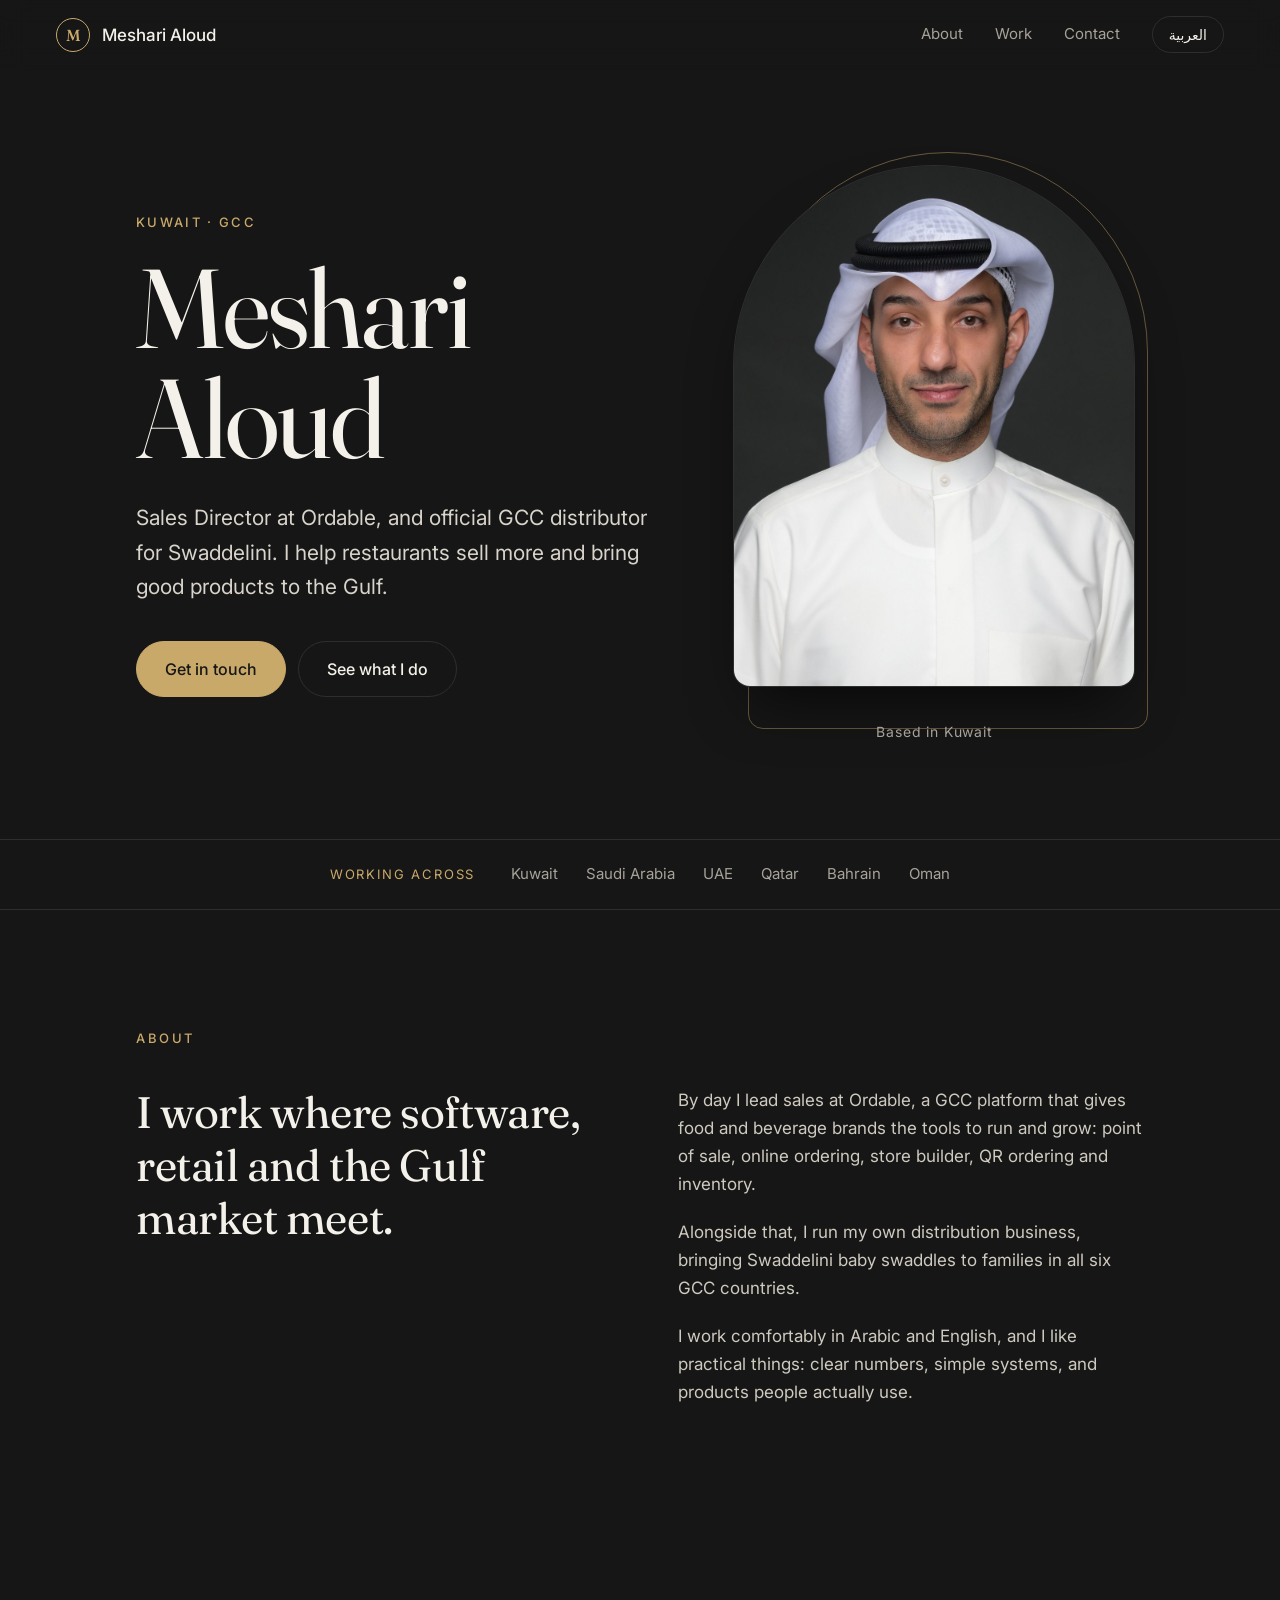
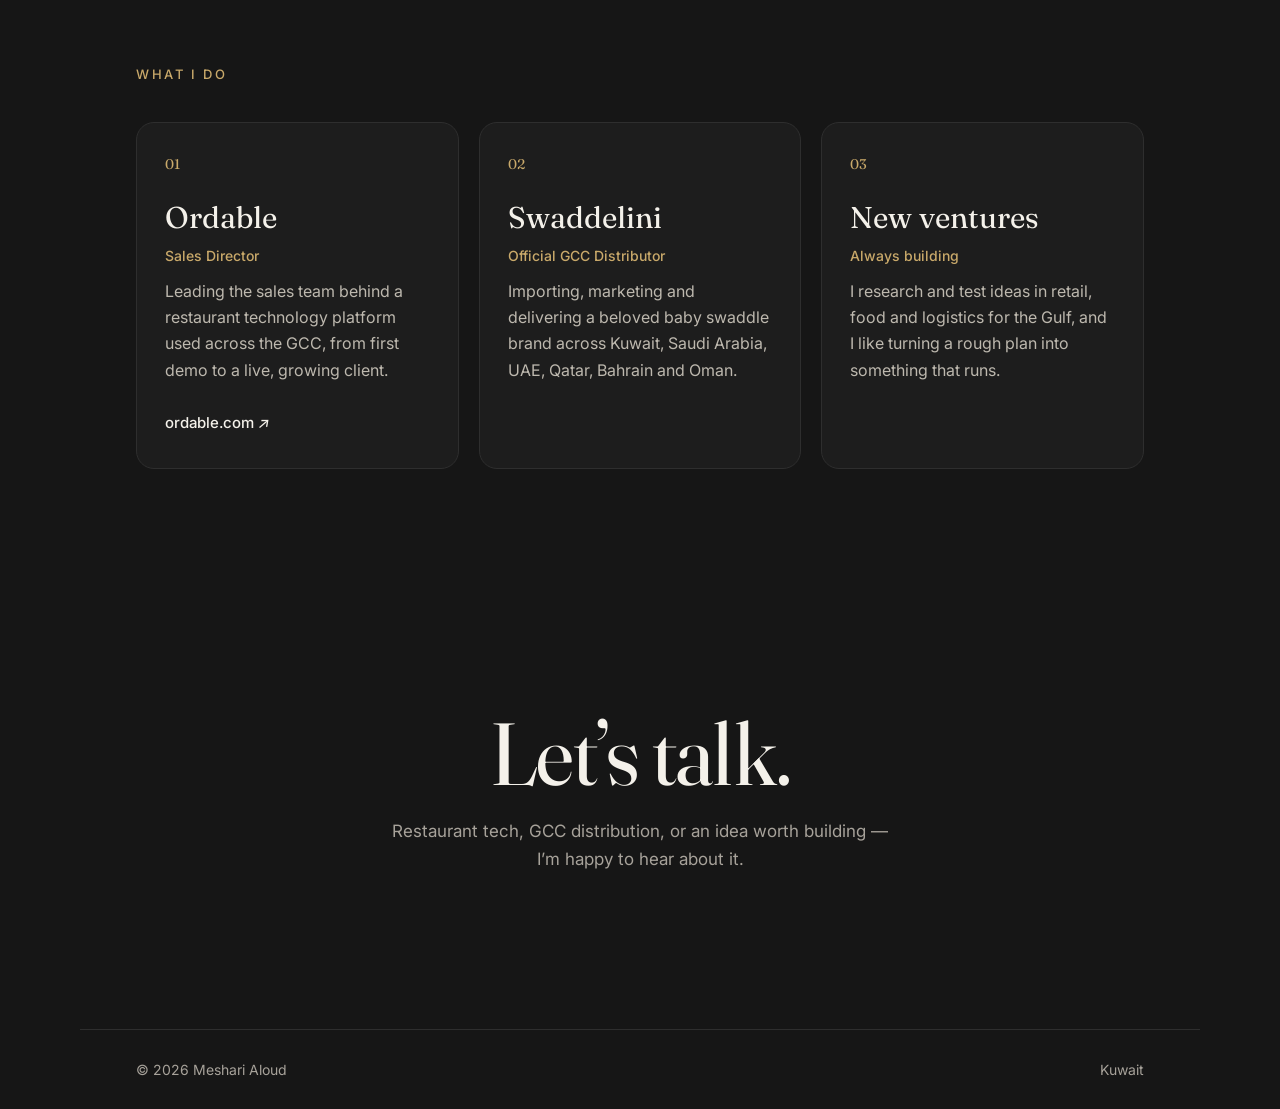
==== index.html @ 56d5cb37 "Personal site for mesharialoud.com" ====
<!DOCTYPE html>
<html lang="en" dir="ltr">
<head>
<meta charset="utf-8">
<meta name="viewport" content="width=device-width, initial-scale=1">
<title>Meshari Aloud — Sales Director · Founder · Kuwait</title>
<meta name="description" content="Meshari Aloud — Sales Director at Ordable and official GCC distributor for Swaddelini. Based in Kuwait, building across the Gulf.">
<meta name="theme-color" content="#161616">
<link rel="canonical" href="https://www.mesharialoud.com/">
<meta property="og:type" content="website">
<meta property="og:title" content="Meshari Aloud">
<meta property="og:description" content="Sales Director at Ordable. GCC distributor for Swaddelini. Based in Kuwait.">
<meta property="og:image" content="https://www.mesharialoud.com/assets/og.jpg">
<meta property="og:url" content="https://www.mesharialoud.com/">
<meta name="twitter:card" content="summary_large_image">
<link rel="preconnect" href="https://fonts.googleapis.com">
<link rel="preconnect" href="https://fonts.gstatic.com" crossorigin>
<link href="https://fonts.googleapis.com/css2?family=Fraunces:opsz,wght@9..144,400;9..144,500&family=Inter:wght@400;500;600&family=IBM+Plex+Sans+Arabic:wght@400;500;600&display=swap" rel="stylesheet">
<link rel="stylesheet" href="style.css">
</head>
<body>

<header class="nav">
  <a class="brand" href="#top" aria-label="Meshari Aloud">
    <span class="mark">M</span>
    <span class="brand-name"><span data-l="en">Meshari Aloud</span><span data-l="ar">مشاري العود</span></span>
  </a>
  <nav>
    <a href="#about"><span data-l="en">About</span><span data-l="ar">نبذة</span></a>
    <a href="#work"><span data-l="en">Work</span><span data-l="ar">أعمالي</span></a>
    <a href="#contact"><span data-l="en">Contact</span><span data-l="ar">تواصل</span></a>
    <button id="lang" class="lang" type="button" aria-label="Switch language">
      <span data-l="en">العربية</span><span data-l="ar">English</span>
    </button>
  </nav>
</header>

<main id="top">

  <section class="hero">
    <div class="hero-text">
      <p class="eyebrow">
        <span data-l="en">Kuwait · GCC</span><span data-l="ar">الكويت · الخليج</span>
      </p>
      <h1>
        <span data-l="en">Meshari<br>Aloud</span>
        <span data-l="ar">مشاري<br>العود</span>
      </h1>
      <p class="lead">
        <span data-l="en">Sales Director at Ordable, and official GCC distributor for Swaddelini. I help restaurants sell more and bring good products to the Gulf.</span>
        <span data-l="ar">مدير المبيعات في «أوردبل»، والموزّع الرسمي لعلامة «سواديليني» في دول الخليج. أساعد المطاعم على النمو، وأجلب المنتجات المميزة إلى المنطقة.</span>
      </p>
      <div class="cta">
        <a class="btn primary" href="#contact"><span data-l="en">Get in touch</span><span data-l="ar">تواصل معي</span></a>
        <a class="btn ghost" href="#work"><span data-l="en">See what I do</span><span data-l="ar">ما أعمل عليه</span></a>
      </div>
    </div>

    <figure class="portrait">
      <div class="frame">
        <img src="assets/meshari.jpg" width="1000" height="1386" alt="Portrait of Meshari Aloud" fetchpriority="high">
      </div>
      <figcaption>
        <span data-l="en">Based in Kuwait</span><span data-l="ar">مقيم في الكويت</span>
      </figcaption>
    </figure>
  </section>

  <section class="strip" aria-label="Markets">
    <p class="strip-label"><span data-l="en">Working across</span><span data-l="ar">أعمل في</span></p>
    <ul>
      <li><span data-l="en">Kuwait</span><span data-l="ar">الكويت</span></li>
      <li><span data-l="en">Saudi Arabia</span><span data-l="ar">السعودية</span></li>
      <li><span data-l="en">UAE</span><span data-l="ar">الإمارات</span></li>
      <li><span data-l="en">Qatar</span><span data-l="ar">قطر</span></li>
      <li><span data-l="en">Bahrain</span><span data-l="ar">البحرين</span></li>
      <li><span data-l="en">Oman</span><span data-l="ar">عُمان</span></li>
    </ul>
  </section>

  <section id="about" class="about">
    <h2 class="sec-title"><span data-l="en">About</span><span data-l="ar">نبذة</span></h2>
    <div class="about-grid">
      <p class="big">
        <span data-l="en">I work where software, retail and the Gulf market meet.</span>
        <span data-l="ar">أعمل حيث تلتقي التقنية والتجزئة وسوق الخليج.</span>
      </p>
      <div class="prose">
        <p>
          <span data-l="en">By day I lead sales at Ordable, a GCC platform that gives food and beverage brands the tools to run and grow: point of sale, online ordering, store builder, QR ordering and inventory.</span>
          <span data-l="ar">أقود المبيعات في «أوردبل»، المنصة الخليجية التي تمنح علامات المأكولات والمشروبات أدوات التشغيل والنمو: نقاط البيع، الطلب عبر الإنترنت، منشئ المتاجر، الطلب عبر رمز QR، والمخزون.</span>
        </p>
        <p>
          <span data-l="en">Alongside that, I run my own distribution business, bringing Swaddelini baby swaddles to families in all six GCC countries.</span>
          <span data-l="ar">وبالتوازي، أدير نشاطي التجاري في التوزيع، وأوصل مُلفّات «سواديليني» للأطفال حديثي الولادة إلى العائلات في دول الخليج الست.</span>
        </p>
        <p>
          <span data-l="en">I work comfortably in Arabic and English, and I like practical things: clear numbers, simple systems, and products people actually use.</span>
          <span data-l="ar">أعمل بالعربية والإنجليزية بسلاسة، وأحب الأشياء العملية: أرقام واضحة، وأنظمة بسيطة، ومنتجات يستخدمها الناس فعلاً.</span>
        </p>
      </div>
    </div>
  </section>

  <section id="work" class="work">
    <h2 class="sec-title"><span data-l="en">What I do</span><span data-l="ar">ما أعمل عليه</span></h2>

    <div class="cards">
      <article class="card">
        <span class="num">01</span>
        <h3>Ordable</h3>
        <p class="role"><span data-l="en">Sales Director</span><span data-l="ar">مدير المبيعات</span></p>
        <p>
          <span data-l="en">Leading the sales team behind a restaurant technology platform used across the GCC, from first demo to a live, growing client.</span>
          <span data-l="ar">أقود فريق المبيعات في منصة تقنية للمطاعم تُستخدم في الخليج، من أول عرض توضيحي حتى يصبح العميل شريكاً ناجحاً.</span>
        </p>
        <a class="more" href="https://www.ordable.com" target="_blank" rel="noopener"><span data-l="en">ordable.com</span><span data-l="ar">ordable.com</span> <i aria-hidden="true">↗</i></a>
      </article>

      <article class="card">
        <span class="num">02</span>
        <h3>Swaddelini</h3>
        <p class="role"><span data-l="en">Official GCC Distributor</span><span data-l="ar">الموزّع الرسمي في الخليج</span></p>
        <p>
          <span data-l="en">Importing, marketing and delivering a beloved baby swaddle brand across Kuwait, Saudi Arabia, UAE, Qatar, Bahrain and Oman.</span>
          <span data-l="ar">استيراد وتسويق وتوصيل علامة محبوبة لمُلفّات الأطفال في الكويت والسعودية والإمارات وقطر والبحرين وعُمان.</span>
        </p>
      </article>

      <article class="card">
        <span class="num">03</span>
        <h3><span data-l="en">New ventures</span><span data-l="ar">مشاريع جديدة</span></h3>
        <p class="role"><span data-l="en">Always building</span><span data-l="ar">أبني دائماً</span></p>
        <p>
          <span data-l="en">I research and test ideas in retail, food and logistics for the Gulf, and I like turning a rough plan into something that runs.</span>
          <span data-l="ar">أدرس وأختبر أفكاراً في التجزئة والأغذية والخدمات اللوجستية للخليج، وأستمتع بتحويل الخطة الأولية إلى مشروع يعمل.</span>
        </p>
      </article>
    </div>
  </section>

  <section id="contact" class="contact">
    <h2><span data-l="en">Let’s talk.</span><span data-l="ar">لنتحدث.</span></h2>
    <p>
      <span data-l="en">Restaurant tech, GCC distribution, or an idea worth building — I’m happy to hear about it.</span>
      <span data-l="ar">تقنية المطاعم، التوزيع في الخليج، أو فكرة تستحق التنفيذ — يسعدني سماعها.</span>
    </p>
    <ul id="links" class="links"></ul>
  </section>
</main>

<footer>
  <span>© <span id="year">2026</span> Meshari Aloud</span>
  <span><span data-l="en">Kuwait</span><span data-l="ar">الكويت</span></span>
</footer>

<script src="script.js"></script>
</body>
</html>
---- style.css ----
:root{
  --bg:#161616; --bg2:#1d1d1d; --line:#2e2e2e;
  --ink:#f4f1ea; --mute:#a7a29a; --accent:#c9a96a;
  --serif:'Fraunces',Georgia,serif;
  --sans:'Inter',system-ui,-apple-system,'Segoe UI',sans-serif;
  --max:1120px;
}
*{box-sizing:border-box;margin:0;padding:0}
html{scroll-behavior:smooth}
body{background:var(--bg);color:var(--ink);font:400 17px/1.65 var(--sans);-webkit-font-smoothing:antialiased}
html[lang=ar] body{font-family:'IBM Plex Sans Arabic','Inter',system-ui,sans-serif;line-height:1.9}
a{color:inherit;text-decoration:none}
img{display:block;max-width:100%;height:auto}
ul{list-style:none}

/* language switching */
html[lang=en] [data-l=ar], html[lang=ar] [data-l=en]{display:none}

/* nav */
.nav{position:sticky;top:0;z-index:10;display:flex;justify-content:space-between;align-items:center;
  padding:16px clamp(20px,5vw,56px);background:rgba(22,22,22,.82);backdrop-filter:blur(12px);border-bottom:1px solid transparent}
.brand{display:flex;align-items:center;gap:12px;font-weight:500}
.mark{display:grid;place-items:center;width:34px;height:34px;border:1px solid var(--accent);border-radius:50%;
  font:500 16px var(--serif);color:var(--accent)}
.nav nav{display:flex;align-items:center;gap:clamp(14px,3vw,32px);font-size:15px;color:var(--mute)}
.nav nav a:hover{color:var(--ink)}
.lang{background:none;color:var(--ink);border:1px solid var(--line);border-radius:999px;padding:6px 16px;font:inherit;font-size:14px;cursor:pointer;transition:.2s}
.lang:hover{border-color:var(--accent);color:var(--accent)}

/* hero */
.hero{max-width:var(--max);margin:0 auto;padding:clamp(40px,8vw,96px) clamp(20px,5vw,56px);
  display:grid;grid-template-columns:1.1fr .9fr;gap:clamp(32px,6vw,80px);align-items:center}
.eyebrow{color:var(--accent);letter-spacing:.18em;text-transform:uppercase;font-size:13px;font-weight:500;margin-bottom:20px}
html[lang=ar] .eyebrow{letter-spacing:0;font-size:15px}
h1{font:400 clamp(56px,9vw,112px)/.98 var(--serif);letter-spacing:-.02em;margin-bottom:28px}
html[lang=ar] h1{font-family:'IBM Plex Sans Arabic',sans-serif;font-weight:600;line-height:1.2;letter-spacing:0}
.lead{font-size:clamp(18px,2vw,21px);color:#d8d4cb;max-width:34em;margin-bottom:36px}
.cta{display:flex;flex-wrap:wrap;gap:12px}
.btn{padding:14px 28px;border-radius:999px;font-weight:500;font-size:16px;transition:.2s;border:1px solid var(--line)}
.btn.primary{background:var(--accent);color:#161616;border-color:var(--accent)}
.btn.primary:hover{background:#dcc185}
.btn.ghost:hover{border-color:var(--accent);color:var(--accent)}

.portrait{position:relative;justify-self:center;width:min(100%,400px)}
.frame{border-radius:200px 200px 16px 16px;overflow:hidden;aspect-ratio:4/5.2;background:var(--bg2);
  box-shadow:0 0 0 1px var(--line),0 30px 60px -20px rgba(0,0,0,.7)}
.frame img{width:100%;height:100%;object-fit:cover;object-position:50% 12%}
.portrait::before{content:"";position:absolute;inset:-14px -14px 14px 14px;border:1px solid var(--accent);opacity:.45;
  border-radius:214px 214px 16px 16px;z-index:-1}
html[dir=rtl] .portrait::before{inset:-14px 14px 14px -14px}
figcaption{margin-top:34px;text-align:center;color:var(--mute);font-size:14px;letter-spacing:.06em}

/* markets strip */
.strip{border-block:1px solid var(--line);padding:22px clamp(20px,5vw,56px);display:flex;flex-wrap:wrap;gap:12px 36px;
  justify-content:center;align-items:center;color:var(--mute);font-size:15px}
.strip-label{color:var(--accent);font-size:13px;letter-spacing:.14em;text-transform:uppercase}
html[lang=ar] .strip-label{letter-spacing:0;font-size:15px}
.strip ul{display:flex;flex-wrap:wrap;gap:8px 28px;justify-content:center}

/* sections */
section:not(.hero):not(.strip){max-width:var(--max);margin:0 auto;padding:clamp(64px,10vw,120px) clamp(20px,5vw,56px)}
.sec-title{font:500 13px var(--sans);letter-spacing:.2em;text-transform:uppercase;color:var(--accent);margin-bottom:40px}
html[lang=ar] .sec-title{letter-spacing:0;font-size:16px}

.about-grid{display:grid;grid-template-columns:1fr 1fr;gap:clamp(28px,6vw,80px)}
.big{font:400 clamp(28px,4vw,44px)/1.2 var(--serif);letter-spacing:-.01em}
html[lang=ar] .big{font-family:'IBM Plex Sans Arabic',sans-serif;font-weight:500;line-height:1.5}
.prose p{color:#cfcac0;margin-bottom:20px}

.cards{display:grid;grid-template-columns:repeat(3,1fr);gap:20px}
.card{background:var(--bg2);border:1px solid var(--line);border-radius:18px;padding:32px 28px;display:flex;flex-direction:column;gap:10px;
  transition:transform .25s,border-color .25s}
.card:hover{transform:translateY(-4px);border-color:var(--accent)}
.num{font:400 14px var(--serif);color:var(--accent);margin-bottom:18px}
.card h3{font:400 30px/1.1 var(--serif)}
html[lang=ar] .card h3{font-family:'IBM Plex Sans Arabic',sans-serif;font-weight:600;font-size:26px}
.role{color:var(--accent);font-size:14px;font-weight:500}
.card p:not(.role){color:#bdb8ae;font-size:16px}
.more{margin-top:auto;padding-top:18px;color:var(--ink);font-weight:500;font-size:15px}
.more:hover{color:var(--accent)}
html[dir=rtl] .more i{display:inline-block;transform:scaleX(-1)}

/* contact */
.contact{text-align:center}
.contact h2{font:400 clamp(44px,8vw,88px)/1 var(--serif);letter-spacing:-.02em;margin-bottom:20px}
html[lang=ar] .contact h2{font-family:'IBM Plex Sans Arabic',sans-serif;font-weight:600}
.contact>p{color:var(--mute);max-width:30em;margin:0 auto 36px}
.links{display:flex;flex-wrap:wrap;gap:12px;justify-content:center}
.links a{display:inline-block;padding:12px 24px;border:1px solid var(--line);border-radius:999px;font-weight:500;transition:.2s}
.links a:hover{border-color:var(--accent);color:var(--accent)}
.links a.main{background:var(--accent);border-color:var(--accent);color:#161616}
.links a.main:hover{background:#dcc185;color:#161616}

footer{display:flex;justify-content:space-between;gap:12px;flex-wrap:wrap;max-width:var(--max);margin:0 auto;
  padding:28px clamp(20px,5vw,56px);border-top:1px solid var(--line);color:var(--mute);font-size:14px}

/* motion */
.reveal{opacity:0;transform:translateY(18px);transition:opacity .8s ease,transform .8s ease}
.reveal.in{opacity:1;transform:none}
@media (prefers-reduced-motion:reduce){.reveal{opacity:1;transform:none;transition:none}html{scroll-behavior:auto}}

/* responsive */
@media (max-width:860px){
  .hero{grid-template-columns:1fr}
  .portrait{order:-1;width:min(78%,320px)}
  .about-grid,.cards{grid-template-columns:1fr}
  .nav nav a{display:none}
}
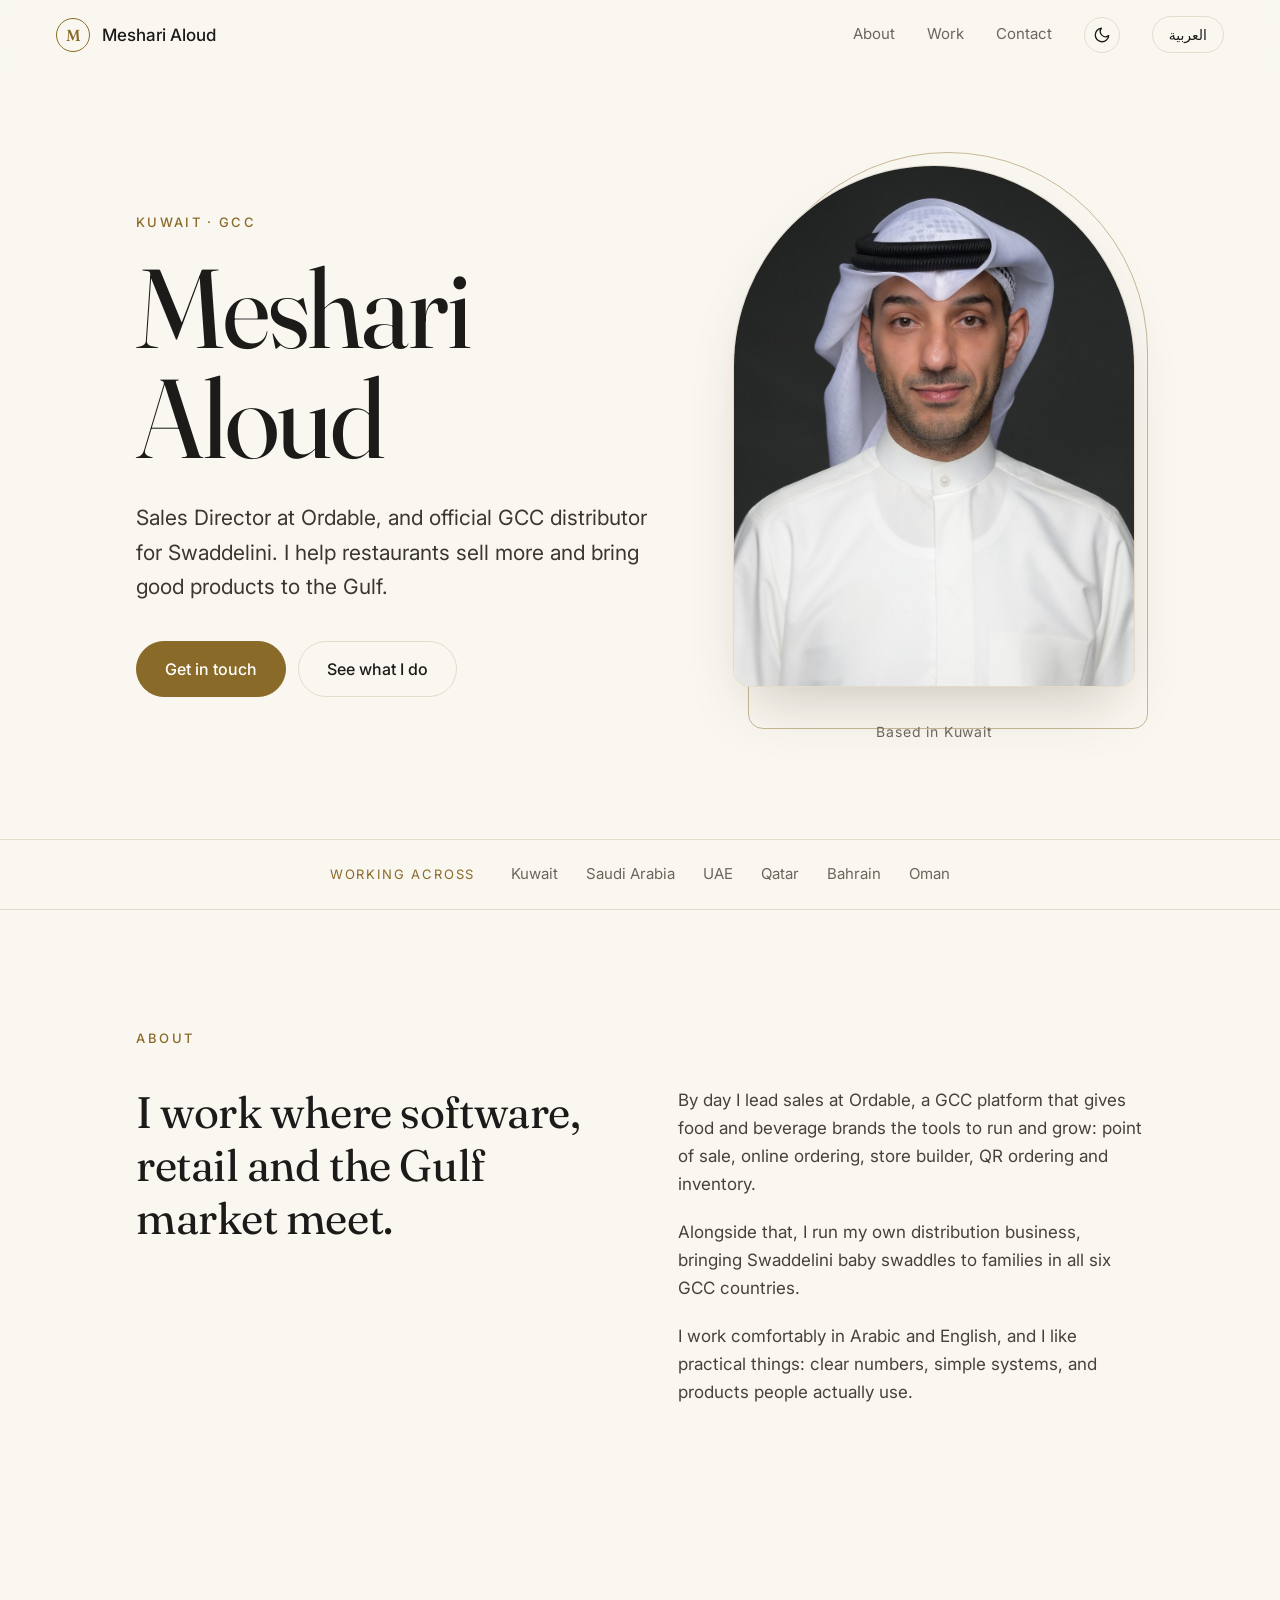
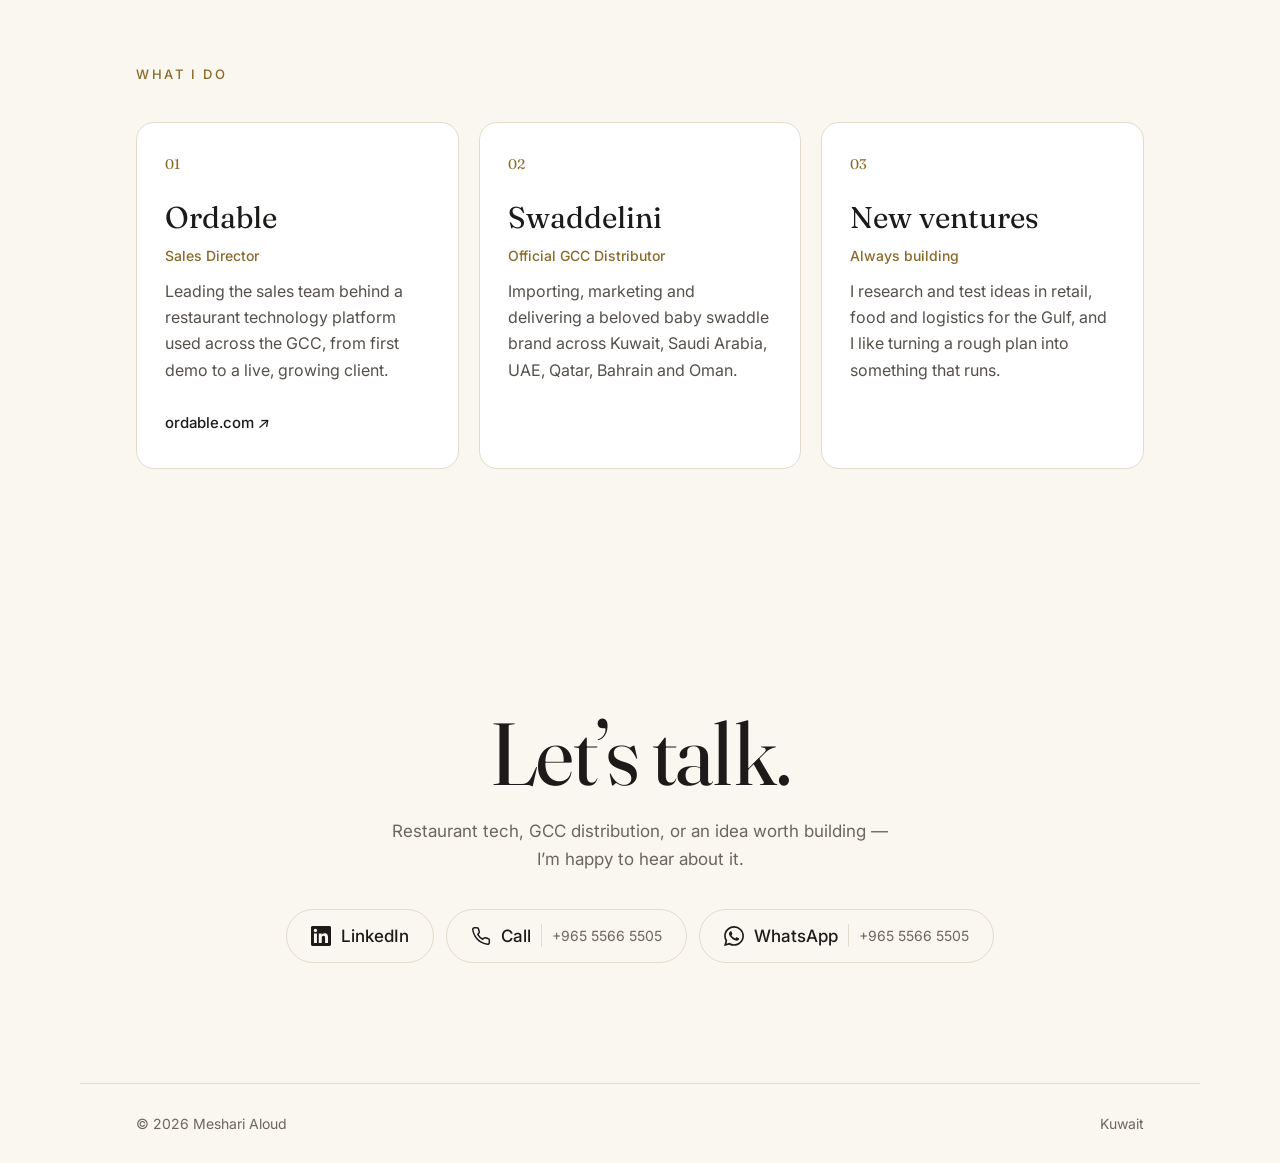
==== commit d6a334d5: "Remove Instagram, add Call and WhatsApp, add light/dark theme" ====
--- a/index.html
+++ b/index.html
@@ -6,6 +6,7 @@
 <title>Meshari Aloud — Sales Director · Founder · Kuwait</title>
 <meta name="description" content="Meshari Aloud — Sales Director at Ordable and official GCC distributor for Swaddelini. Based in Kuwait, building across the Gulf.">
 <meta name="theme-color" content="#161616">
+<meta name="color-scheme" content="dark light">
 <link rel="canonical" href="https://www.mesharialoud.com/">
 <meta property="og:type" content="website">
 <meta property="og:title" content="Meshari Aloud">
@@ -16,6 +17,11 @@
 <link rel="preconnect" href="https://fonts.googleapis.com">
 <link rel="preconnect" href="https://fonts.gstatic.com" crossorigin>
 <link href="https://fonts.googleapis.com/css2?family=Fraunces:opsz,wght@9..144,400;9..144,500&family=Inter:wght@400;500;600&family=IBM+Plex+Sans+Arabic:wght@400;500;600&display=swap" rel="stylesheet">
+<script>
+(function(){var t=null;try{t=localStorage.getItem("theme")}catch(e){}
+if(!t)t=window.matchMedia&&matchMedia("(prefers-color-scheme: light)").matches?"light":"dark";
+document.documentElement.dataset.theme=t;})();
+</script>
 <link rel="stylesheet" href="style.css">
 </head>
 <body>
@@ -29,6 +35,10 @@
     <a href="#about"><span data-l="en">About</span><span data-l="ar">نبذة</span></a>
     <a href="#work"><span data-l="en">Work</span><span data-l="ar">أعمالي</span></a>
     <a href="#contact"><span data-l="en">Contact</span><span data-l="ar">تواصل</span></a>
+    <button id="theme" class="icon-btn" type="button" aria-label="Toggle light / dark theme">
+      <svg class="i-sun" viewBox="0 0 24 24" aria-hidden="true"><g fill="none" stroke="currentColor" stroke-width="1.8" stroke-linecap="round"><circle cx="12" cy="12" r="4"/><path d="M12 2v2M12 20v2M4.9 4.9l1.4 1.4M17.7 17.7l1.4 1.4M2 12h2M20 12h2M4.9 19.1l1.4-1.4M17.7 6.3l1.4-1.4"/></g></svg>
+      <svg class="i-moon" viewBox="0 0 24 24" aria-hidden="true"><path fill="none" stroke="currentColor" stroke-width="1.8" stroke-linecap="round" stroke-linejoin="round" d="M21 12.8A9 9 0 1 1 11.2 3a7 7 0 0 0 9.8 9.8z"/></svg>
+    </button>
     <button id="lang" class="lang" type="button" aria-label="Switch language">
       <span data-l="en">العربية</span><span data-l="ar">English</span>
     </button>
--- a/style.css
+++ b/style.css
@@ -1,10 +1,21 @@
 :root{
   --bg:#161616; --bg2:#1d1d1d; --line:#2e2e2e;
-  --ink:#f4f1ea; --mute:#a7a29a; --accent:#c9a96a;
+  --ink:#f4f1ea; --mute:#a7a29a; --accent:#c9a96a; --accent-hover:#dcc185;
+  --soft:#d8d4cb; --soft2:#cfcac0; --soft3:#bdb8ae; --btn-ink:#161616;
+  --nav-bg:rgba(22,22,22,.82); --shadow:var(--shadow);
   --serif:'Fraunces',Georgia,serif;
   --sans:'Inter',system-ui,-apple-system,'Segoe UI',sans-serif;
   --max:1120px;
+  color-scheme:dark;
 }
+html[data-theme=light]{
+  --bg:#faf7f1; --bg2:#ffffff; --line:#e3dccd;
+  --ink:#1c1b19; --mute:#6b665d; --accent:#8a6a28; --accent-hover:#a07c30;
+  --soft:#3a3732; --soft2:#46423b; --soft3:#55514a; --btn-ink:#ffffff;
+  --nav-bg:rgba(250,247,241,.85); --shadow:rgba(60,45,15,.25);
+  color-scheme:light;
+}
+body,.nav,.card,.btn,.links a,.lang,.icon-btn,.frame{transition:background-color .25s,color .25s,border-color .25s}
 *{box-sizing:border-box;margin:0;padding:0}
 html{scroll-behavior:smooth}
 body{background:var(--bg);color:var(--ink);font:400 17px/1.65 var(--sans);-webkit-font-smoothing:antialiased}
@@ -18,7 +29,7 @@
 
 /* nav */
 .nav{position:sticky;top:0;z-index:10;display:flex;justify-content:space-between;align-items:center;
-  padding:16px clamp(20px,5vw,56px);background:rgba(22,22,22,.82);backdrop-filter:blur(12px);border-bottom:1px solid transparent}
+  padding:16px clamp(20px,5vw,56px);background:var(--nav-bg);backdrop-filter:blur(12px);border-bottom:1px solid transparent}
 .brand{display:flex;align-items:center;gap:12px;font-weight:500}
 .mark{display:grid;place-items:center;width:34px;height:34px;border:1px solid var(--accent);border-radius:50%;
   font:500 16px var(--serif);color:var(--accent)}
@@ -34,16 +45,16 @@
 html[lang=ar] .eyebrow{letter-spacing:0;font-size:15px}
 h1{font:400 clamp(56px,9vw,112px)/.98 var(--serif);letter-spacing:-.02em;margin-bottom:28px}
 html[lang=ar] h1{font-family:'IBM Plex Sans Arabic',sans-serif;font-weight:600;line-height:1.2;letter-spacing:0}
-.lead{font-size:clamp(18px,2vw,21px);color:#d8d4cb;max-width:34em;margin-bottom:36px}
+.lead{font-size:clamp(18px,2vw,21px);color:var(--soft);max-width:34em;margin-bottom:36px}
 .cta{display:flex;flex-wrap:wrap;gap:12px}
 .btn{padding:14px 28px;border-radius:999px;font-weight:500;font-size:16px;transition:.2s;border:1px solid var(--line)}
-.btn.primary{background:var(--accent);color:#161616;border-color:var(--accent)}
-.btn.primary:hover{background:#dcc185}
+.btn.primary{background:var(--accent);color:var(--btn-ink);border-color:var(--accent)}
+.btn.primary:hover{background:var(--accent-hover);border-color:var(--accent-hover)}
 .btn.ghost:hover{border-color:var(--accent);color:var(--accent)}
 
 .portrait{position:relative;justify-self:center;width:min(100%,400px)}
 .frame{border-radius:200px 200px 16px 16px;overflow:hidden;aspect-ratio:4/5.2;background:var(--bg2);
-  box-shadow:0 0 0 1px var(--line),0 30px 60px -20px rgba(0,0,0,.7)}
+  box-shadow:0 0 0 1px var(--line),0 30px 60px -20px var(--shadow)}
 .frame img{width:100%;height:100%;object-fit:cover;object-position:50% 12%}
 .portrait::before{content:"";position:absolute;inset:-14px -14px 14px 14px;border:1px solid var(--accent);opacity:.45;
   border-radius:214px 214px 16px 16px;z-index:-1}
@@ -65,7 +76,7 @@
 .about-grid{display:grid;grid-template-columns:1fr 1fr;gap:clamp(28px,6vw,80px)}
 .big{font:400 clamp(28px,4vw,44px)/1.2 var(--serif);letter-spacing:-.01em}
 html[lang=ar] .big{font-family:'IBM Plex Sans Arabic',sans-serif;font-weight:500;line-height:1.5}
-.prose p{color:#cfcac0;margin-bottom:20px}
+.prose p{color:var(--soft2);margin-bottom:20px}
 
 .cards{display:grid;grid-template-columns:repeat(3,1fr);gap:20px}
 .card{background:var(--bg2);border:1px solid var(--line);border-radius:18px;padding:32px 28px;display:flex;flex-direction:column;gap:10px;
@@ -75,7 +86,7 @@
 .card h3{font:400 30px/1.1 var(--serif)}
 html[lang=ar] .card h3{font-family:'IBM Plex Sans Arabic',sans-serif;font-weight:600;font-size:26px}
 .role{color:var(--accent);font-size:14px;font-weight:500}
-.card p:not(.role){color:#bdb8ae;font-size:16px}
+.card p:not(.role){color:var(--soft3);font-size:16px}
 .more{margin-top:auto;padding-top:18px;color:var(--ink);font-weight:500;font-size:15px}
 .more:hover{color:var(--accent)}
 html[dir=rtl] .more i{display:inline-block;transform:scaleX(-1)}
@@ -86,10 +97,8 @@
 html[lang=ar] .contact h2{font-family:'IBM Plex Sans Arabic',sans-serif;font-weight:600}
 .contact>p{color:var(--mute);max-width:30em;margin:0 auto 36px}
 .links{display:flex;flex-wrap:wrap;gap:12px;justify-content:center}
-.links a{display:inline-block;padding:12px 24px;border:1px solid var(--line);border-radius:999px;font-weight:500;transition:.2s}
+.links a{display:inline-flex;align-items:center;gap:10px;padding:12px 24px;border:1px solid var(--line);border-radius:999px;font-weight:500;transition:.2s}
 .links a:hover{border-color:var(--accent);color:var(--accent)}
-.links a.main{background:var(--accent);border-color:var(--accent);color:#161616}
-.links a.main:hover{background:#dcc185;color:#161616}
 
 footer{display:flex;justify-content:space-between;gap:12px;flex-wrap:wrap;max-width:var(--max);margin:0 auto;
   padding:28px clamp(20px,5vw,56px);border-top:1px solid var(--line);color:var(--mute);font-size:14px}
@@ -106,3 +115,13 @@
   .about-grid,.cards{grid-template-columns:1fr}
   .nav nav a{display:none}
 }
+
+.links svg{width:20px;height:20px;flex:none}
+
+.links a .sub{color:var(--mute);font-size:14px;font-weight:400;padding-inline-start:10px;border-inline-start:1px solid var(--line)}
+.links a:hover .sub{color:inherit}
+.icon-btn{display:grid;place-items:center;width:36px;height:36px;background:none;color:var(--ink);border:1px solid var(--line);
+  border-radius:50%;cursor:pointer}
+.icon-btn:hover{border-color:var(--accent);color:var(--accent)}
+.icon-btn svg{width:18px;height:18px}
+html[data-theme=dark] .i-moon, html[data-theme=light] .i-sun{display:none}
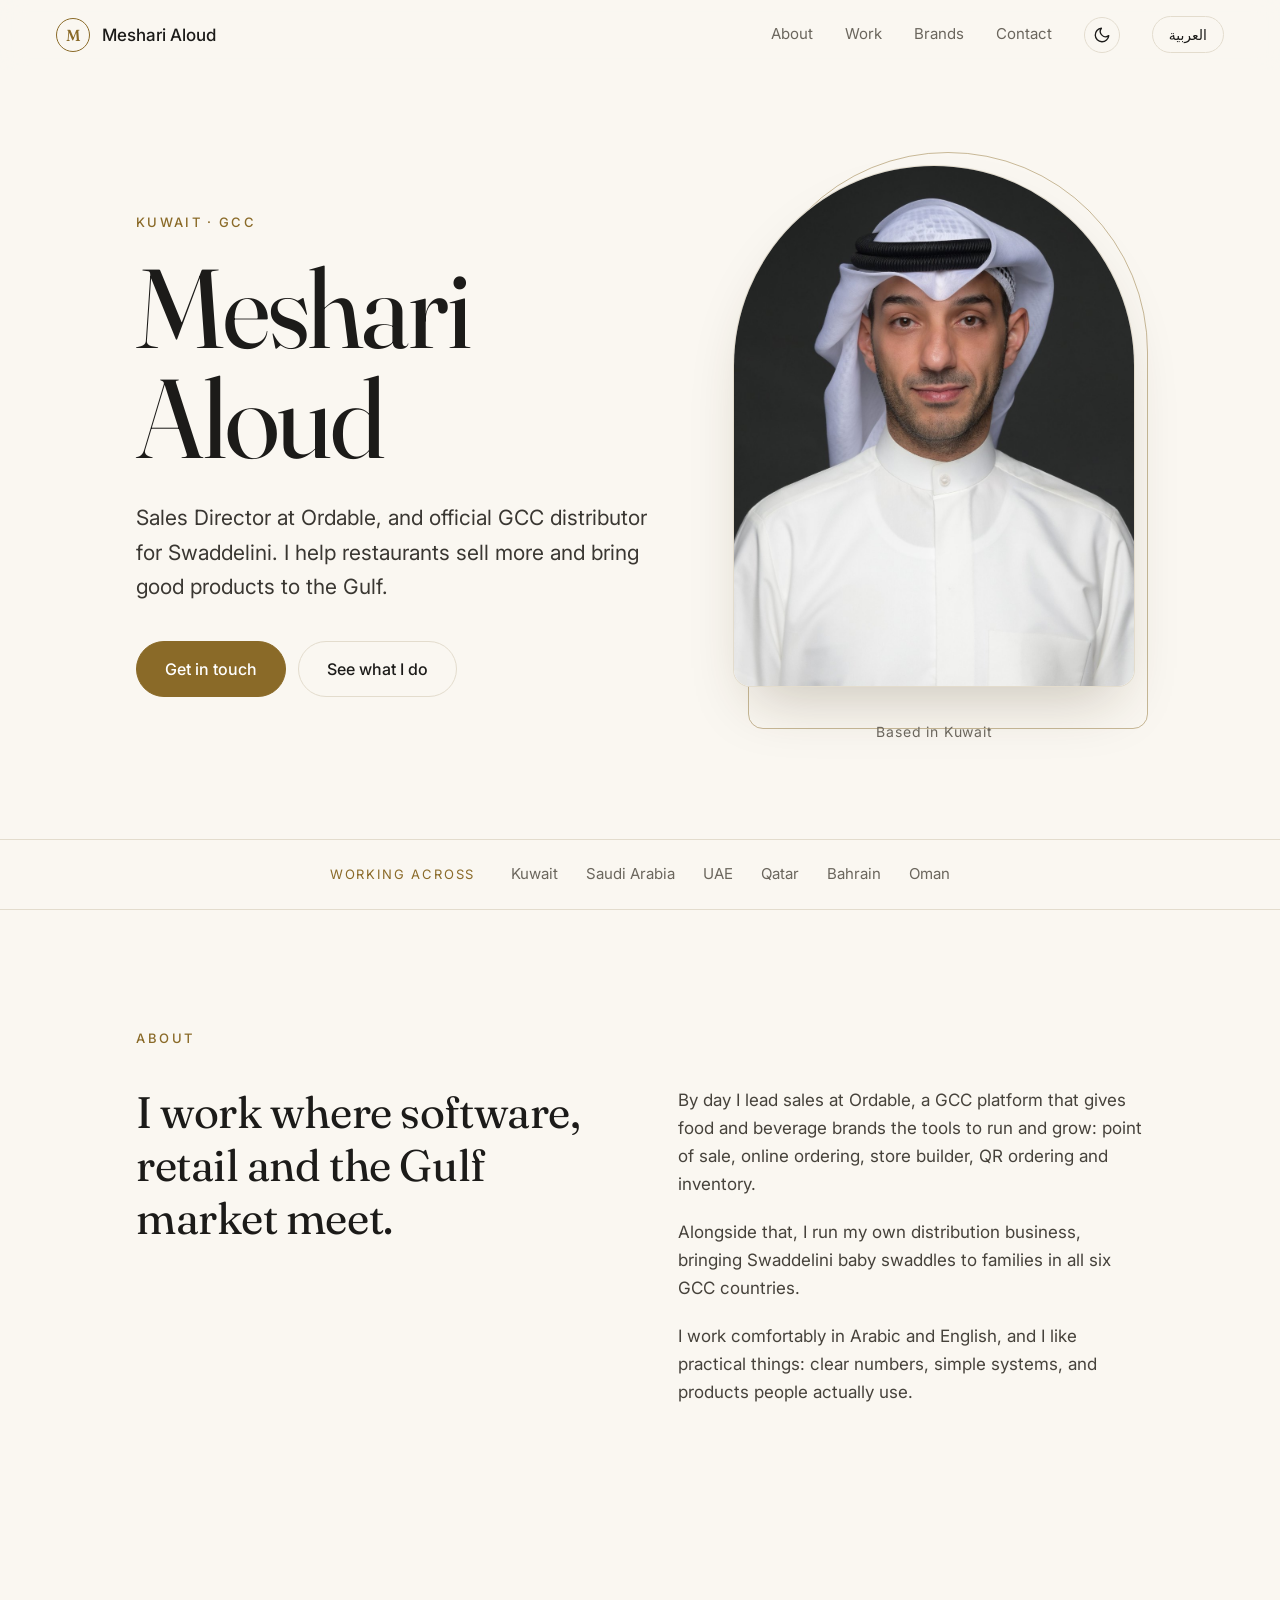
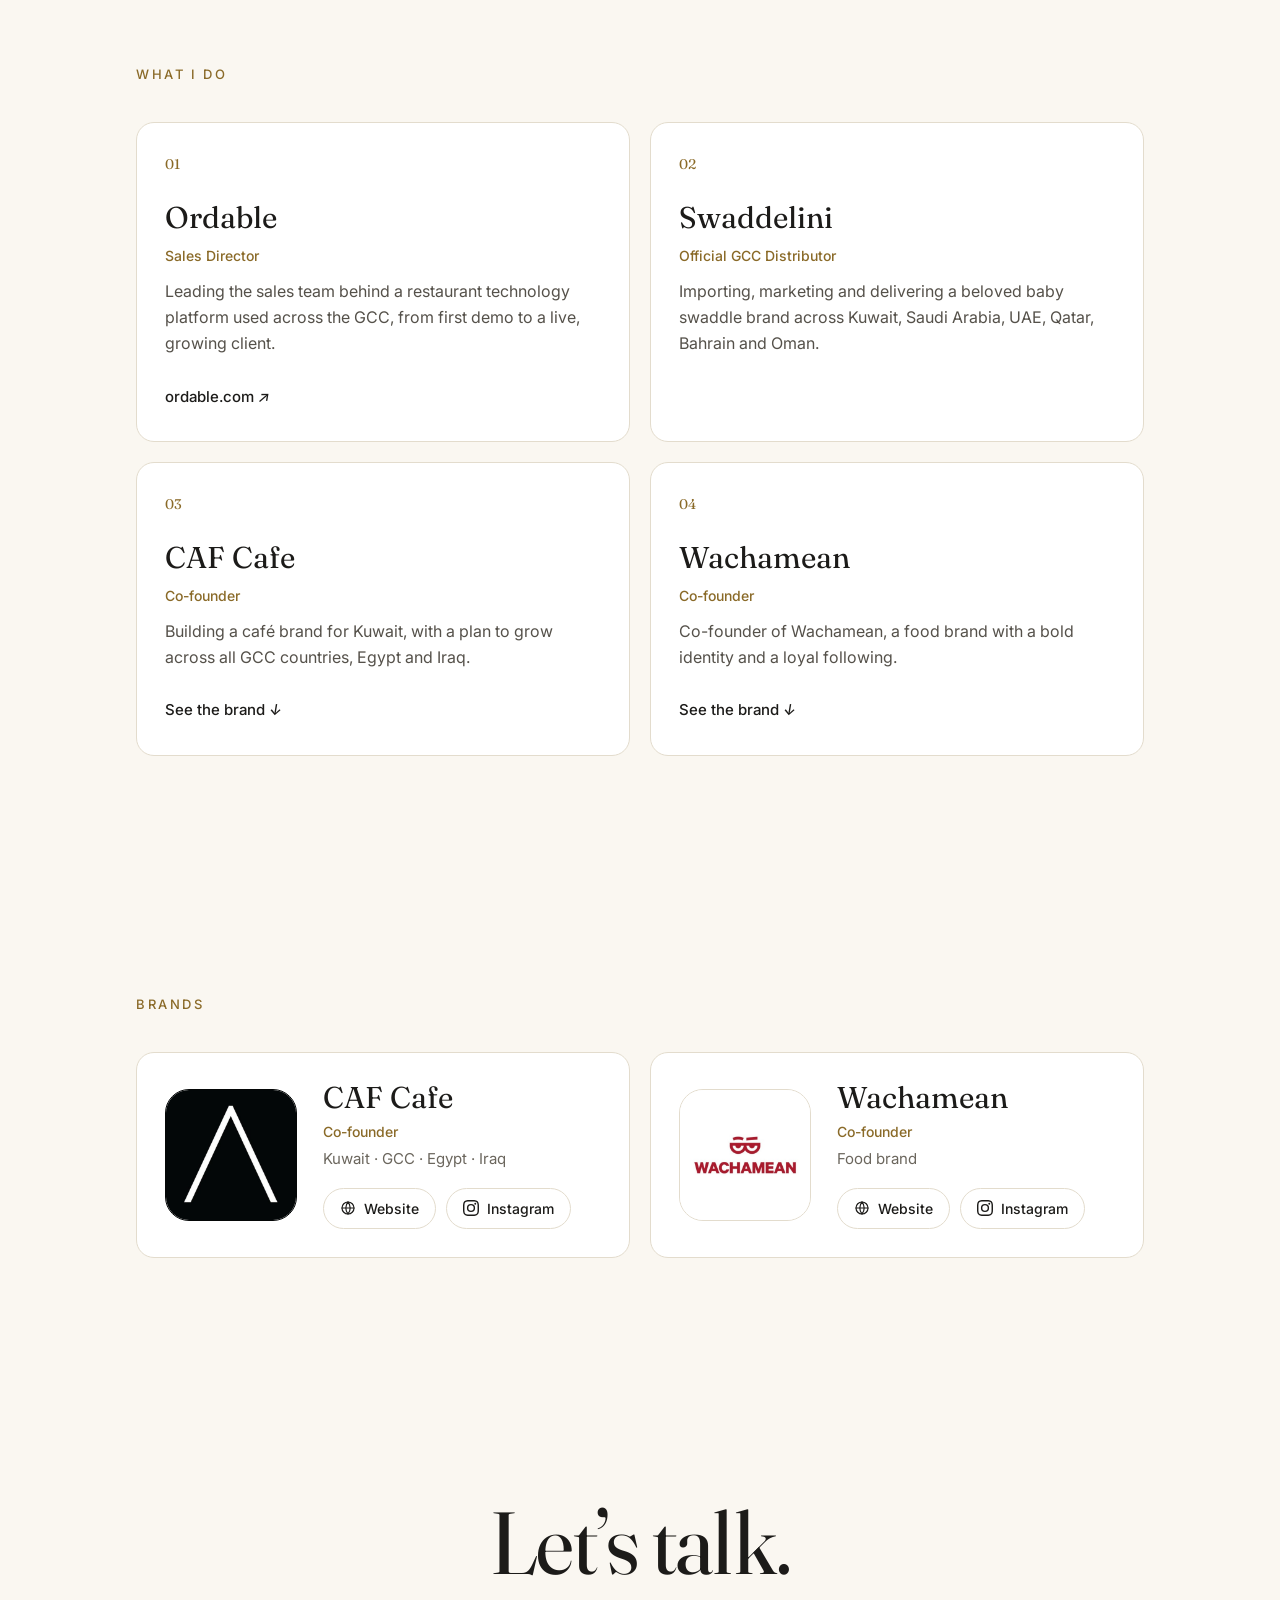
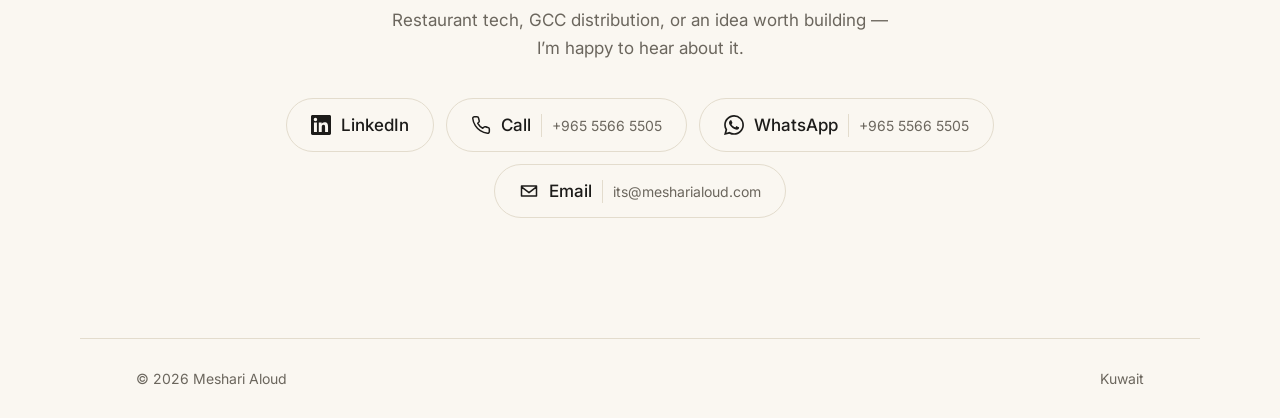
==== commit e241733b: "Add CAF Cafe and Wachamean, brands section with logos, email button" ====
--- a/index.html
+++ b/index.html
@@ -3,7 +3,7 @@
 <head>
 <meta charset="utf-8">
 <meta name="viewport" content="width=device-width, initial-scale=1">
-<title>Meshari Aloud — Sales Director · Founder · Kuwait</title>
+<title>Meshari Aloud — Sales Director · Co-founder · Kuwait</title>
 <meta name="description" content="Meshari Aloud — Sales Director at Ordable and official GCC distributor for Swaddelini. Based in Kuwait, building across the Gulf.">
 <meta name="theme-color" content="#161616">
 <meta name="color-scheme" content="dark light">
@@ -25,6 +25,10 @@
 <link rel="stylesheet" href="style.css">
 </head>
 <body>
+<svg width="0" height="0" style="position:absolute" aria-hidden="true">
+  <symbol id="i-ig" viewBox="0 0 24 24"><path fill="currentColor" d="M12 2.16c3.2 0 3.58.01 4.85.07 3.25.15 4.77 1.69 4.92 4.92.06 1.27.07 1.65.07 4.85s-.01 3.58-.07 4.85c-.15 3.23-1.66 4.77-4.92 4.92-1.27.06-1.64.07-4.85.07s-3.58-.01-4.85-.07c-3.26-.15-4.77-1.7-4.92-4.92C2.17 15.58 2.16 15.2 2.16 12s.01-3.58.07-4.85C2.38 3.92 3.9 2.38 7.15 2.23 8.42 2.17 8.8 2.16 12 2.16zM12 0C8.74 0 8.33.01 7.05.07 2.7.27.27 2.69.07 7.05.01 8.33 0 8.74 0 12s.01 3.67.07 4.95c.2 4.36 2.62 6.78 6.98 6.98C8.33 23.99 8.74 24 12 24s3.67-.01 4.95-.07c4.35-.2 6.78-2.62 6.98-6.98.06-1.28.07-1.69.07-4.95s-.01-3.67-.07-4.95c-.2-4.35-2.62-6.78-6.98-6.98C15.67.01 15.26 0 12 0zm0 5.84a6.16 6.16 0 1 0 0 12.32 6.16 6.16 0 0 0 0-12.32zM12 16a4 4 0 1 1 0-8 4 4 0 0 1 0 8zm6.4-11.85a1.44 1.44 0 1 0 0 2.88 1.44 1.44 0 0 0 0-2.88z"/></symbol>
+  <symbol id="i-globe" viewBox="0 0 24 24"><g fill="none" stroke="currentColor" stroke-width="1.8" stroke-linecap="round" stroke-linejoin="round"><circle cx="12" cy="12" r="9"/><path d="M3 12h18M12 3a14 14 0 0 1 0 18M12 3a14 14 0 0 0 0 18"/></g></symbol>
+</svg>
 
 <header class="nav">
   <a class="brand" href="#top" aria-label="Meshari Aloud">
@@ -34,6 +38,7 @@
   <nav>
     <a href="#about"><span data-l="en">About</span><span data-l="ar">نبذة</span></a>
     <a href="#work"><span data-l="en">Work</span><span data-l="ar">أعمالي</span></a>
+    <a href="#brands"><span data-l="en">Brands</span><span data-l="ar">العلامات</span></a>
     <a href="#contact"><span data-l="en">Contact</span><span data-l="ar">تواصل</span></a>
     <button id="theme" class="icon-btn" type="button" aria-label="Toggle light / dark theme">
       <svg class="i-sun" viewBox="0 0 24 24" aria-hidden="true"><g fill="none" stroke="currentColor" stroke-width="1.8" stroke-linecap="round"><circle cx="12" cy="12" r="4"/><path d="M12 2v2M12 20v2M4.9 4.9l1.4 1.4M17.7 17.7l1.4 1.4M2 12h2M20 12h2M4.9 19.1l1.4-1.4M17.7 6.3l1.4-1.4"/></g></svg>
@@ -61,7 +66,7 @@
         <span data-l="ar">مدير المبيعات في «أوردبل»، والموزّع الرسمي لعلامة «سواديليني» في دول الخليج. أساعد المطاعم على النمو، وأجلب المنتجات المميزة إلى المنطقة.</span>
       </p>
       <div class="cta">
-        <a class="btn primary" href="#contact"><span data-l="en">Get in touch</span><span data-l="ar">تواصل معي</span></a>
+        <a class="btn primary" href="mailto:its@mesharialoud.com"><span data-l="en">Get in touch</span><span data-l="ar">تواصل معي</span></a>
         <a class="btn ghost" href="#work"><span data-l="en">See what I do</span><span data-l="ar">ما أعمل عليه</span></a>
       </div>
     </div>
@@ -139,13 +144,58 @@
 
       <article class="card">
         <span class="num">03</span>
-        <h3><span data-l="en">New ventures</span><span data-l="ar">مشاريع جديدة</span></h3>
-        <p class="role"><span data-l="en">Always building</span><span data-l="ar">أبني دائماً</span></p>
-        <p>
-          <span data-l="en">I research and test ideas in retail, food and logistics for the Gulf, and I like turning a rough plan into something that runs.</span>
-          <span data-l="ar">أدرس وأختبر أفكاراً في التجزئة والأغذية والخدمات اللوجستية للخليج، وأستمتع بتحويل الخطة الأولية إلى مشروع يعمل.</span>
-        </p>
-      </article>
+        <h3>CAF Cafe</h3>
+        <p class="role"><span data-l="en">Co-founder</span><span data-l="ar">شريك مؤسس</span></p>
+        <p>
+          <span data-l="en">Building a café brand for Kuwait, with a plan to grow across all GCC countries, Egypt and Iraq.</span>
+          <span data-l="ar">أبني علامة مقاهٍ انطلاقاً من الكويت، بخطة للتوسع في جميع دول الخليج ومصر والعراق.</span>
+        </p>
+        <a class="more" href="#brands"><span data-l="en">See the brand</span><span data-l="ar">تعرّف على العلامة</span> <i aria-hidden="true">↓</i></a>
+      </article>
+
+      <article class="card">
+        <span class="num">04</span>
+        <h3>Wachamean</h3>
+        <p class="role"><span data-l="en">Co-founder</span><span data-l="ar">شريك مؤسس</span></p>
+        <p>
+          <span data-l="en">Co-founder of Wachamean, a food brand with a bold identity and a loyal following.</span>
+          <span data-l="ar">شريك مؤسس في «Wachamean»، علامة مأكولات بهوية جريئة وجمهور وفيّ.</span>
+        </p>
+        <a class="more" href="#brands"><span data-l="en">See the brand</span><span data-l="ar">تعرّف على العلامة</span> <i aria-hidden="true">↓</i></a>
+      </article>
+    </div>
+  </section>
+
+  <section id="brands" class="brands">
+    <h2 class="sec-title"><span data-l="en">Brands</span><span data-l="ar">العلامات التجارية</span></h2>
+    <div class="brand-grid">
+
+      <article class="brand-card">
+        <div class="logo logo-dark"><img src="assets/caf.jpg" width="420" height="420" alt="CAF Cafe logo"></div>
+        <div class="brand-body">
+          <h3>CAF Cafe</h3>
+          <p class="role"><span data-l="en">Co-founder</span><span data-l="ar">شريك مؤسس</span></p>
+          <p class="where"><span data-l="en">Kuwait · GCC · Egypt · Iraq</span><span data-l="ar">الكويت · الخليج · مصر · العراق</span></p>
+          <div class="brand-links">
+            <a href="https://cafcafe.com/" target="_blank" rel="noopener"><svg><use href="#i-globe"/></svg><span data-l="en">Website</span><span data-l="ar">الموقع</span></a>
+            <a href="https://www.instagram.com/cafcafe.com" target="_blank" rel="noopener"><svg><use href="#i-ig"/></svg>Instagram</a>
+          </div>
+        </div>
+      </article>
+
+      <article class="brand-card">
+        <div class="logo logo-light"><img src="assets/wachamean.jpg" width="420" height="420" alt="Wachamean logo"></div>
+        <div class="brand-body">
+          <h3>Wachamean</h3>
+          <p class="role"><span data-l="en">Co-founder</span><span data-l="ar">شريك مؤسس</span></p>
+          <p class="where"><span data-l="en">Food brand</span><span data-l="ar">علامة مأكولات</span></p>
+          <div class="brand-links">
+            <a href="https://www.wachamean.com" target="_blank" rel="noopener"><svg><use href="#i-globe"/></svg><span data-l="en">Website</span><span data-l="ar">الموقع</span></a>
+            <a href="https://www.instagram.com/eatwachamean" target="_blank" rel="noopener"><svg><use href="#i-ig"/></svg>Instagram</a>
+          </div>
+        </div>
+      </article>
+
     </div>
   </section>
 
--- a/style.css
+++ b/style.css
@@ -78,7 +78,7 @@
 html[lang=ar] .big{font-family:'IBM Plex Sans Arabic',sans-serif;font-weight:500;line-height:1.5}
 .prose p{color:var(--soft2);margin-bottom:20px}
 
-.cards{display:grid;grid-template-columns:repeat(3,1fr);gap:20px}
+.cards{display:grid;grid-template-columns:repeat(2,1fr);gap:20px}
 .card{background:var(--bg2);border:1px solid var(--line);border-radius:18px;padding:32px 28px;display:flex;flex-direction:column;gap:10px;
   transition:transform .25s,border-color .25s}
 .card:hover{transform:translateY(-4px);border-color:var(--accent)}
@@ -125,3 +125,25 @@
 .icon-btn:hover{border-color:var(--accent);color:var(--accent)}
 .icon-btn svg{width:18px;height:18px}
 html[data-theme=dark] .i-moon, html[data-theme=light] .i-sun{display:none}
+
+/* brands */
+.brand-grid{display:grid;grid-template-columns:repeat(2,1fr);gap:20px}
+.brand-card{display:flex;gap:26px;align-items:center;background:var(--bg2);border:1px solid var(--line);border-radius:18px;padding:28px;
+  transition:transform .25s,border-color .25s}
+.brand-card:hover{transform:translateY(-4px);border-color:var(--accent)}
+.logo{flex:none;width:132px;height:132px;border-radius:24px;overflow:hidden;border:1px solid var(--line)}
+.logo-dark{background:#050707;border-color:#050707}
+.logo-light{background:#fff;border-color:#e3dccd}
+.logo img{width:100%;height:100%;object-fit:cover}
+.brand-card h3{font:400 30px/1.1 var(--serif);margin-bottom:6px}
+.brand-card .role{margin-bottom:4px}
+.where{color:var(--mute);font-size:15px;margin-bottom:16px}
+.brand-links{display:flex;flex-wrap:wrap;gap:10px}
+.brand-links a{display:inline-flex;align-items:center;gap:8px;padding:8px 16px;border:1px solid var(--line);border-radius:999px;font-size:14px;font-weight:500;transition:.2s}
+.brand-links a:hover{border-color:var(--accent);color:var(--accent)}
+.brand-links svg{width:16px;height:16px}
+html[lang=ar] .brand-card h3{font-family:'IBM Plex Sans Arabic','Inter',sans-serif;font-weight:600;font-size:26px}
+@media (max-width:860px){
+  .cards,.brand-grid{grid-template-columns:1fr}
+  .brand-card{flex-direction:column;align-items:flex-start}
+}
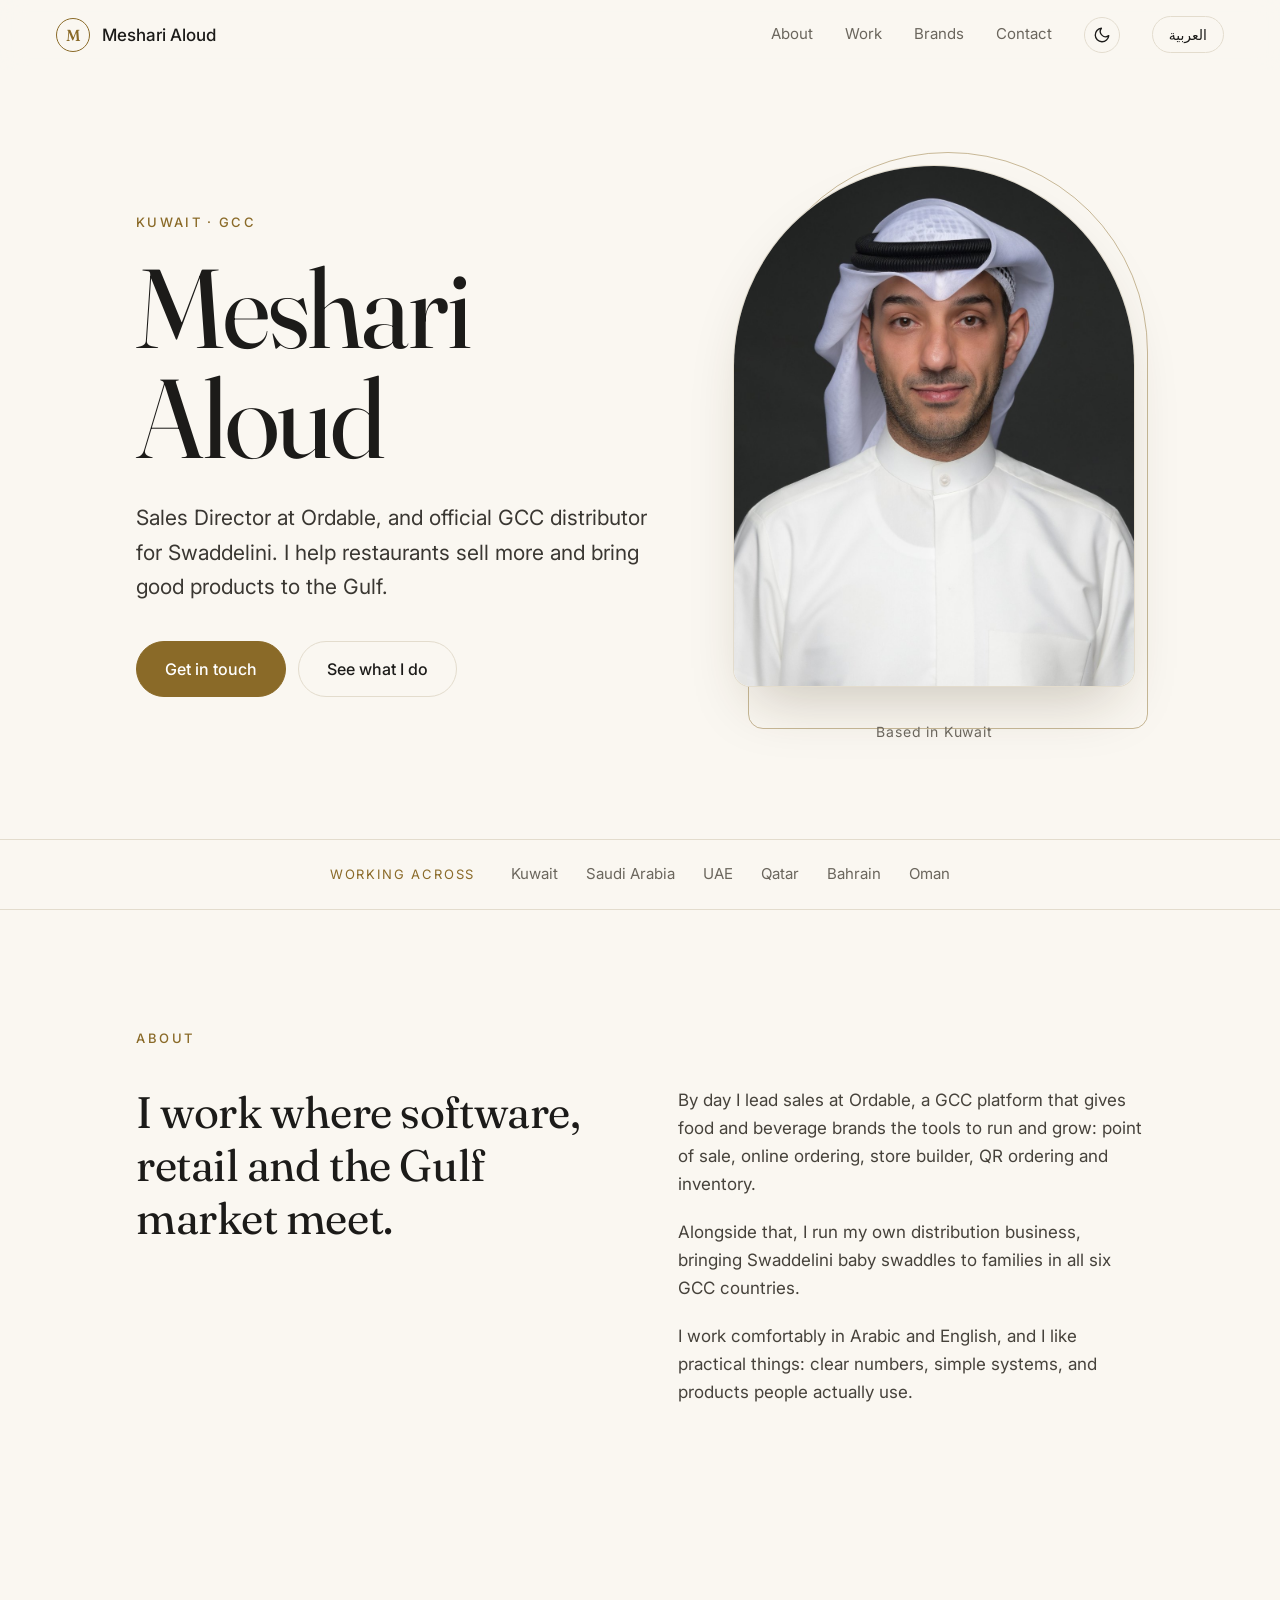
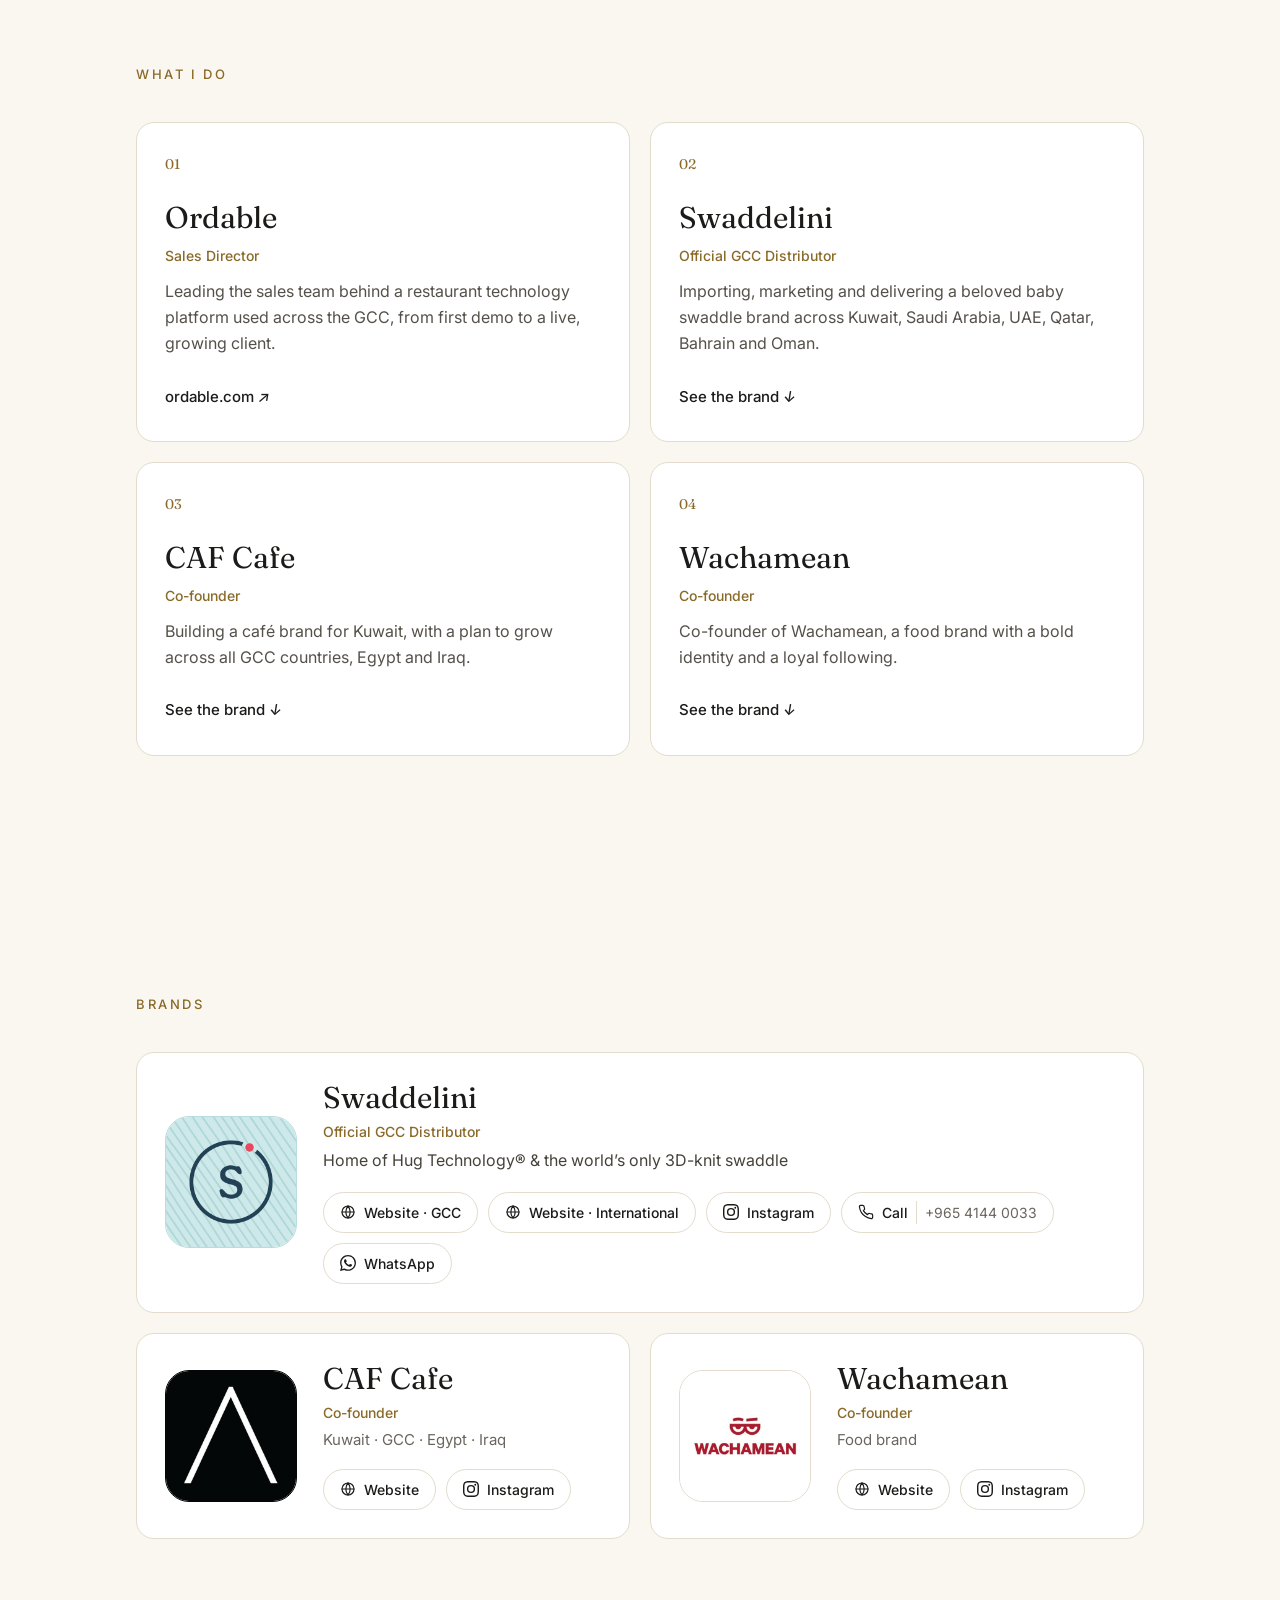
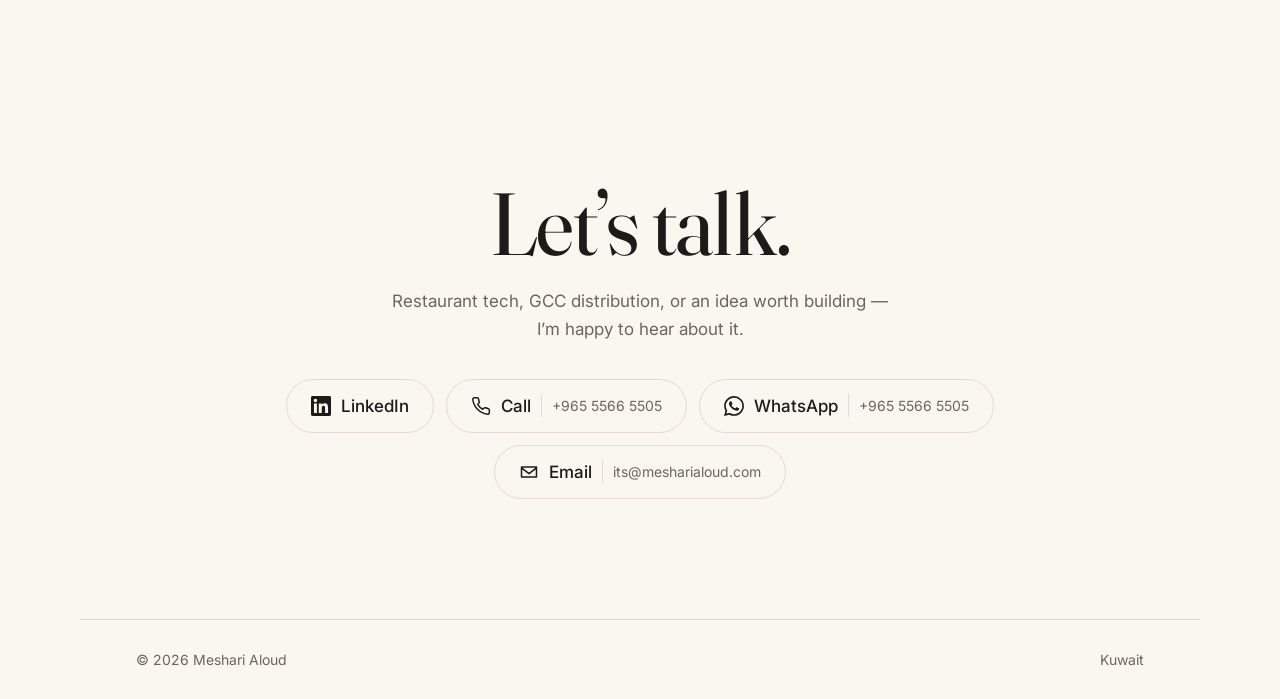
==== commit 4eb64df4: "Add Swaddelini to brands" ====
--- a/index.html
+++ b/index.html
@@ -28,6 +28,8 @@
 <svg width="0" height="0" style="position:absolute" aria-hidden="true">
   <symbol id="i-ig" viewBox="0 0 24 24"><path fill="currentColor" d="M12 2.16c3.2 0 3.58.01 4.85.07 3.25.15 4.77 1.69 4.92 4.92.06 1.27.07 1.65.07 4.85s-.01 3.58-.07 4.85c-.15 3.23-1.66 4.77-4.92 4.92-1.27.06-1.64.07-4.85.07s-3.58-.01-4.85-.07c-3.26-.15-4.77-1.7-4.92-4.92C2.17 15.58 2.16 15.2 2.16 12s.01-3.58.07-4.85C2.38 3.92 3.9 2.38 7.15 2.23 8.42 2.17 8.8 2.16 12 2.16zM12 0C8.74 0 8.33.01 7.05.07 2.7.27.27 2.69.07 7.05.01 8.33 0 8.74 0 12s.01 3.67.07 4.95c.2 4.36 2.62 6.78 6.98 6.98C8.33 23.99 8.74 24 12 24s3.67-.01 4.95-.07c4.35-.2 6.78-2.62 6.98-6.98.06-1.28.07-1.69.07-4.95s-.01-3.67-.07-4.95c-.2-4.35-2.62-6.78-6.98-6.98C15.67.01 15.26 0 12 0zm0 5.84a6.16 6.16 0 1 0 0 12.32 6.16 6.16 0 0 0 0-12.32zM12 16a4 4 0 1 1 0-8 4 4 0 0 1 0 8zm6.4-11.85a1.44 1.44 0 1 0 0 2.88 1.44 1.44 0 0 0 0-2.88z"/></symbol>
   <symbol id="i-globe" viewBox="0 0 24 24"><g fill="none" stroke="currentColor" stroke-width="1.8" stroke-linecap="round" stroke-linejoin="round"><circle cx="12" cy="12" r="9"/><path d="M3 12h18M12 3a14 14 0 0 1 0 18M12 3a14 14 0 0 0 0 18"/></g></symbol>
+  <symbol id="i-phone" viewBox="0 0 24 24"><path fill="none" stroke="currentColor" stroke-width="1.8" stroke-linecap="round" stroke-linejoin="round" d="M22 16.92v3a2 2 0 0 1-2.18 2 19.79 19.79 0 0 1-8.63-3.07 19.5 19.5 0 0 1-6-6 19.79 19.79 0 0 1-3.07-8.67A2 2 0 0 1 4.11 2h3a2 2 0 0 1 2 1.72 12.84 12.84 0 0 0 .7 2.81 2 2 0 0 1-.45 2.11L8.09 9.91a16 16 0 0 0 6 6l1.27-1.27a2 2 0 0 1 2.11-.45 12.84 12.84 0 0 0 2.81.7A2 2 0 0 1 22 16.92z"/></symbol>
+  <symbol id="i-wa" viewBox="0 0 24 24"><path fill="currentColor" d="M17.47 14.38c-.3-.15-1.76-.87-2.03-.97-.27-.1-.47-.15-.67.15-.2.3-.77.97-.94 1.16-.17.2-.35.22-.64.07-.3-.15-1.26-.46-2.4-1.48-.88-.79-1.48-1.76-1.65-2.06-.17-.3-.02-.46.13-.6.13-.14.3-.35.45-.52.15-.17.2-.3.3-.5.1-.2.05-.37-.02-.52-.08-.15-.67-1.61-.92-2.2-.24-.58-.49-.5-.67-.51h-.57c-.2 0-.52.07-.79.37-.27.3-1.04 1.02-1.04 2.48 0 1.46 1.07 2.88 1.21 3.07.15.2 2.1 3.2 5.08 4.49.71.3 1.26.49 1.7.63.71.23 1.36.2 1.87.12.57-.08 1.76-.72 2.01-1.41.25-.7.25-1.29.17-1.41-.07-.13-.27-.2-.57-.35m-5.42 7.4h-.01a9.87 9.87 0 0 1-5.03-1.38l-.36-.21-3.74.98 1-3.65-.24-.37a9.86 9.86 0 0 1-1.51-5.26c0-5.45 4.44-9.88 9.89-9.88 2.64 0 5.12 1.03 6.99 2.9a9.82 9.82 0 0 1 2.89 6.99c0 5.45-4.44 9.88-9.88 9.88m8.41-18.3A11.82 11.82 0 0 0 12.05 0C5.5 0 .16 5.34.16 11.89c0 2.1.55 4.14 1.59 5.95L.06 24l6.3-1.65a11.88 11.88 0 0 0 5.68 1.45h.01c6.55 0 11.89-5.34 11.89-11.89 0-3.18-1.24-6.17-3.48-8.41z"/></symbol>
 </svg>
 
 <header class="nav">
@@ -140,6 +142,7 @@
           <span data-l="en">Importing, marketing and delivering a beloved baby swaddle brand across Kuwait, Saudi Arabia, UAE, Qatar, Bahrain and Oman.</span>
           <span data-l="ar">استيراد وتسويق وتوصيل علامة محبوبة لمُلفّات الأطفال في الكويت والسعودية والإمارات وقطر والبحرين وعُمان.</span>
         </p>
+        <a class="more" href="#brands"><span data-l="en">See the brand</span><span data-l="ar">تعرّف على العلامة</span> <i aria-hidden="true">↓</i></a>
       </article>
 
       <article class="card">
@@ -169,6 +172,25 @@
   <section id="brands" class="brands">
     <h2 class="sec-title"><span data-l="en">Brands</span><span data-l="ar">العلامات التجارية</span></h2>
     <div class="brand-grid">
+
+      <article class="brand-card wide">
+        <div class="logo logo-teal"><img src="assets/swaddelini.jpg" width="420" height="420" alt="Swaddelini logo"></div>
+        <div class="brand-body">
+          <h3>Swaddelini</h3>
+          <p class="role"><span data-l="en">Official GCC Distributor</span><span data-l="ar">الموزّع الرسمي في الخليج</span></p>
+          <p class="tagline">
+            <span data-l="en">Home of Hug Technology® &amp; the world’s only 3D-knit swaddle</span>
+            <span data-l="ar">موطن تقنية العناق® والمُلفّة الوحيدة في العالم المحبوكة بتقنية 3D</span>
+          </p>
+          <div class="brand-links">
+            <a href="https://www.swaddelini.me" target="_blank" rel="noopener"><svg><use href="#i-globe"/></svg><span data-l="en">Website · GCC</span><span data-l="ar">الموقع · الخليج</span></a>
+            <a href="https://www.swaddelini.com" target="_blank" rel="noopener"><svg><use href="#i-globe"/></svg><span data-l="en">Website · International</span><span data-l="ar">الموقع · عالمي</span></a>
+            <a href="https://www.instagram.com/swaddelini/" target="_blank" rel="noopener"><svg><use href="#i-ig"/></svg>Instagram</a>
+            <a href="tel:+96541440033"><svg><use href="#i-phone"/></svg><span data-l="en">Call</span><span data-l="ar">اتصال</span> <span class="num-ltr" dir="ltr">+965 4144 0033</span></a>
+            <a href="https://wa.me/96541440033" target="_blank" rel="noopener"><svg><use href="#i-wa"/></svg>WhatsApp</a>
+          </div>
+        </div>
+      </article>
 
       <article class="brand-card">
         <div class="logo logo-dark"><img src="assets/caf.jpg" width="420" height="420" alt="CAF Cafe logo"></div>
--- a/style.css
+++ b/style.css
@@ -147,3 +147,10 @@
   .cards,.brand-grid{grid-template-columns:1fr}
   .brand-card{flex-direction:column;align-items:flex-start}
 }
+
+.brand-card.wide{grid-column:1/-1}
+.logo-teal{background:#cfe8ea;border-color:#b9dcdf}
+.tagline{color:var(--soft2);font-size:16px;margin-bottom:18px;max-width:34em}
+.brand-card.wide .brand-links{max-width:46em}
+.num-ltr{color:var(--mute);font-weight:400;padding-inline-start:8px;border-inline-start:1px solid var(--line)}
+.brand-links a:hover .num-ltr{color:inherit}
